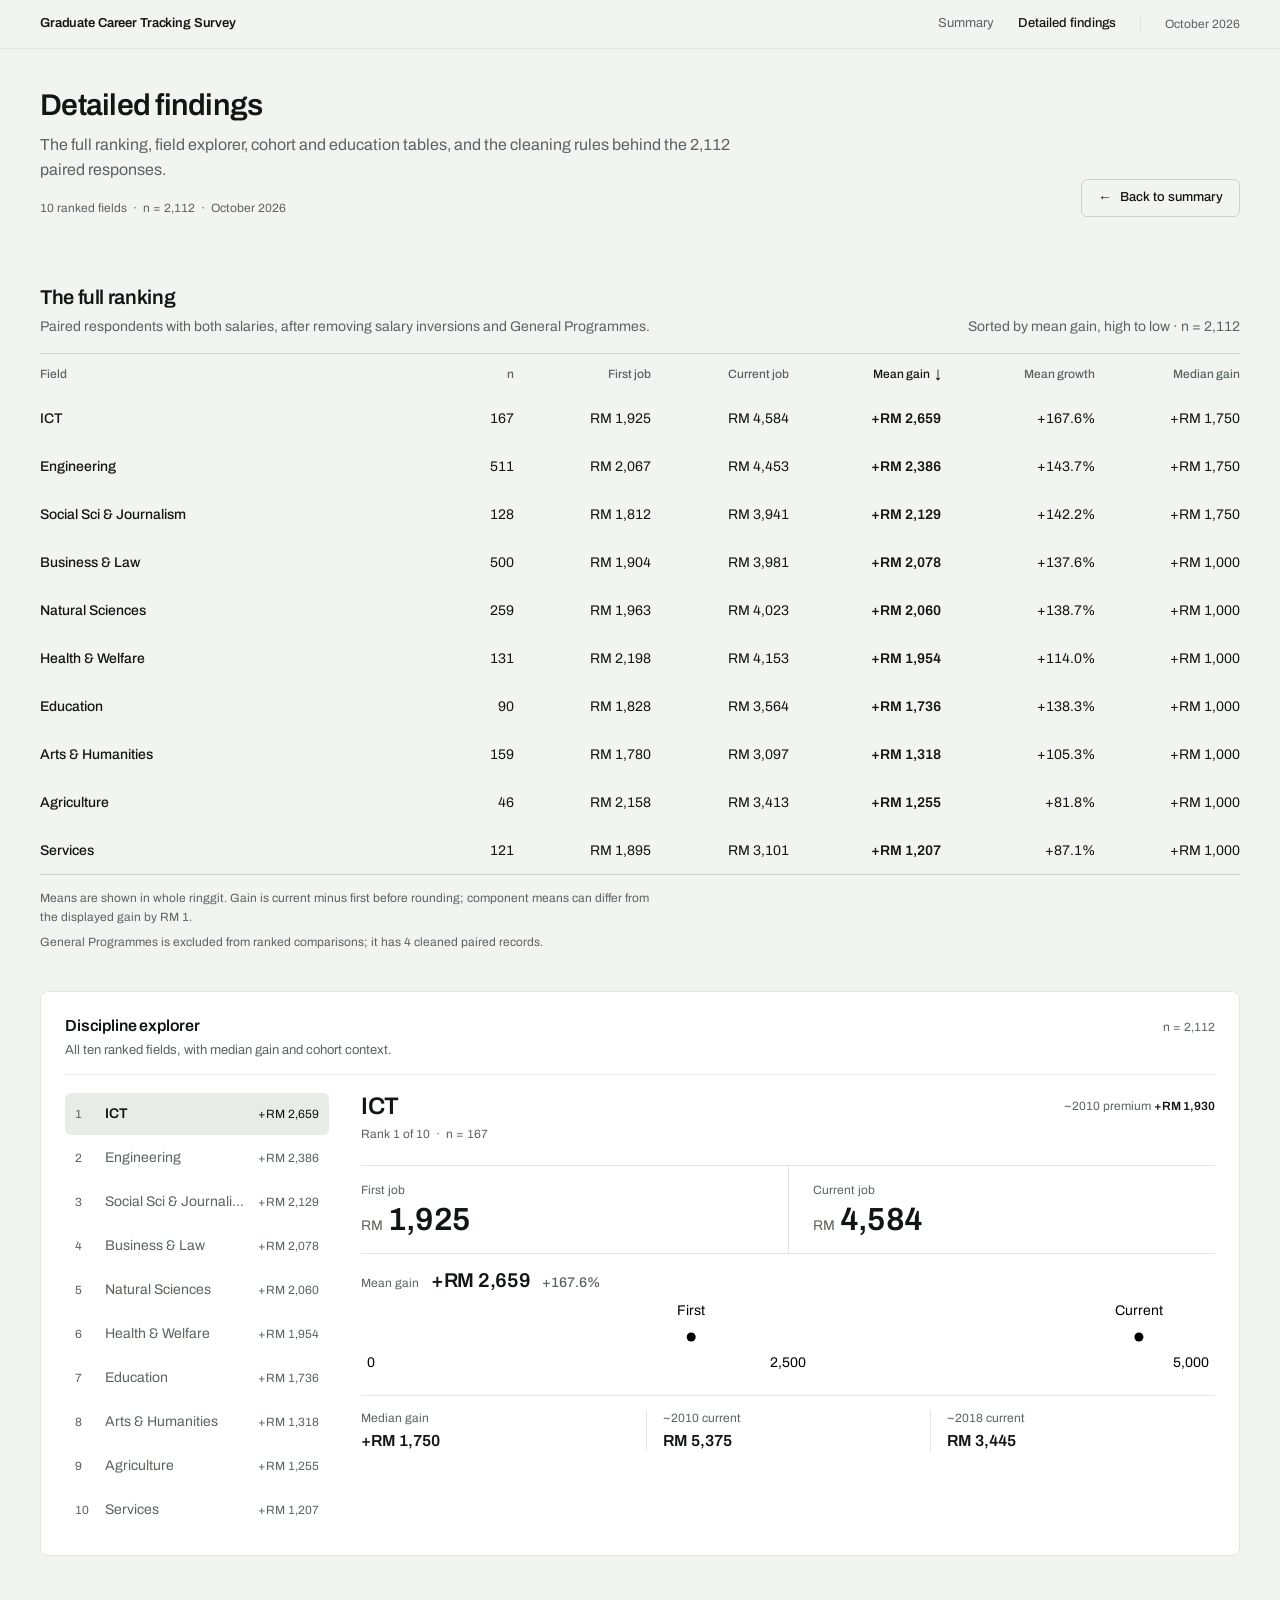
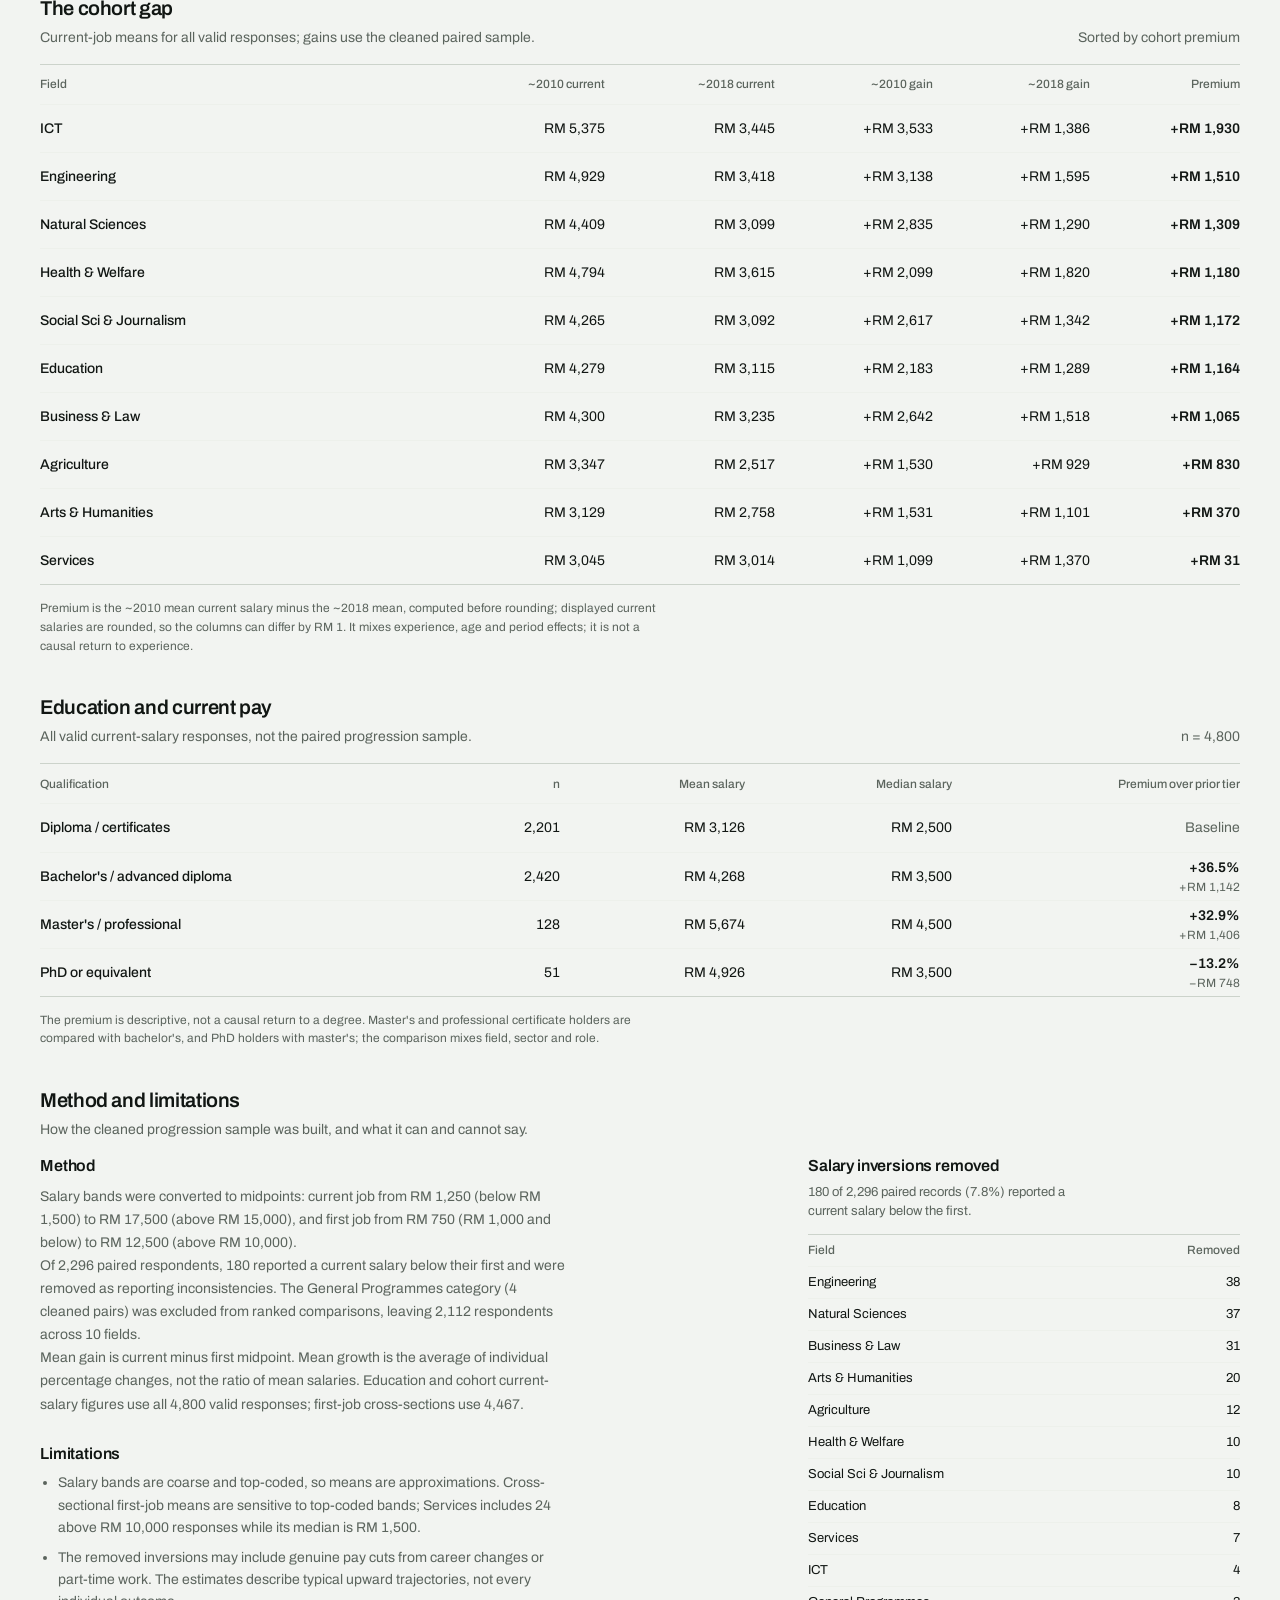
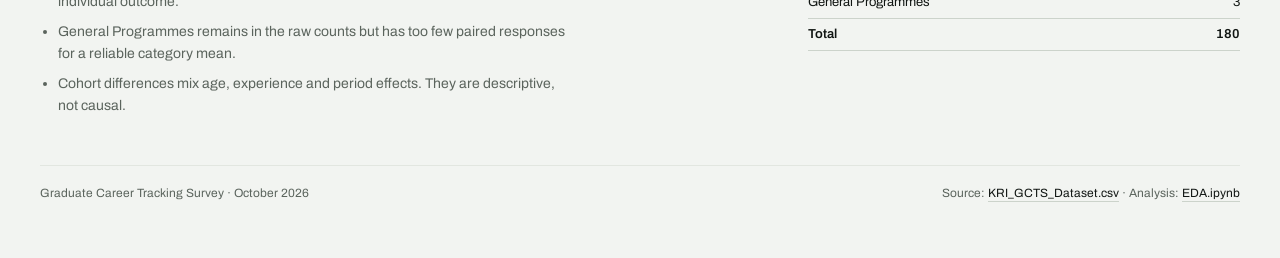
==== findings.html @ f516380f "frontend refactor" ====
<!doctype html>
<html lang="en">
<head>
  <meta charset="utf-8">
  <meta name="viewport" content="width=device-width, initial-scale=1">
  <meta name="theme-color" content="#f2f4f1">
  <title>Detailed findings · Graduate Career Tracking Survey</title>
  <meta name="description" content="The full field ranking, discipline explorer, cohort and education tables, and the cleaning rules behind the 2,112 paired graduate salary responses.">
  <link rel="stylesheet" href="styles.css">
</head>
<body>
  <a class="skip-link" href="#main">Skip to content</a>

  <header class="topbar">
    <div class="topbar-inner">
      <a class="wordmark" href="index.html" aria-label="Graduate Career Tracking Survey — summary">
        <span class="wordmark-full">Graduate Career Tracking Survey</span>
        <span class="wordmark-short">GCTS</span>
      </a>
      <nav class="topnav" aria-label="Report">
        <a href="index.html">Summary</a>
        <a href="findings.html" aria-current="page">
          <span class="nav-long">Detailed findings</span>
          <span class="nav-short">Findings</span>
        </a>
        <span class="topbar-date">October 2026</span>
      </nav>
    </div>
  </header>

  <main class="canvas" id="main" tabindex="-1">
    <div class="page-head">
      <div>
        <h1>Detailed findings</h1>
        <p class="lead">The full ranking, field explorer, cohort and education tables, and the cleaning rules behind the 2,112 paired responses.</p>
        <p class="meta">10 ranked fields <span aria-hidden="true">·</span> n = 2,112 <span aria-hidden="true">·</span> October 2026</p>
      </div>
      <a class="button button-outline" href="index.html"><span aria-hidden="true">←</span> Back to summary</a>
    </div>

    <section class="section" aria-labelledby="ranking-title">
      <div class="section-head">
        <div>
          <h2 id="ranking-title">The full ranking</h2>
          <p>Paired respondents with both salaries, after removing salary inversions and General Programmes.</p>
        </div>
        <p class="section-meta"><span id="sort-status" aria-live="polite">Sorted by mean gain</span> <span aria-hidden="true">·</span> n = 2,112</p>
      </div>

      <p class="table-hint">Scroll sideways to see all columns.</p>
      <div class="table-wrap" role="region" aria-label="Full ranking table, scrolls horizontally" tabindex="0">
        <table class="ledger-table" id="ranking-table">
          <caption class="visually-hidden">Mean first and current salary, mean gain, mean growth and median gain by field of study.</caption>
          <thead>
            <tr>
              <th scope="col" data-key="name"><button class="sort-btn" type="button" data-key="name">Field</button></th>
              <th scope="col" class="num" data-key="n"><button class="sort-btn" type="button" data-key="n">n</button></th>
              <th scope="col" class="num" data-key="first"><button class="sort-btn" type="button" data-key="first">First job</button></th>
              <th scope="col" class="num" data-key="current"><button class="sort-btn" type="button" data-key="current">Current job</button></th>
              <th scope="col" class="num" data-key="gain"><button class="sort-btn" type="button" data-key="gain">Mean gain</button></th>
              <th scope="col" class="num" data-key="growth"><button class="sort-btn" type="button" data-key="growth">Mean growth</button></th>
              <th scope="col" class="num" data-key="median"><button class="sort-btn" type="button" data-key="median">Median gain</button></th>
            </tr>
          </thead>
          <tbody></tbody>
        </table>
      </div>
      <p class="note">Means are shown in whole ringgit. Gain is current minus first before rounding; component means can differ from the displayed gain by RM 1.</p>
      <p class="note">General Programmes is excluded from ranked comparisons; it has 4 cleaned paired records.</p>
    </section>

    <section class="section" aria-labelledby="explorer-title">
      <div class="panel explorer">
        <div class="panel-head">
          <div>
            <h2 id="explorer-title">Discipline explorer</h2>
            <p>All ten ranked fields, with median gain and cohort context.</p>
          </div>
          <span class="unit">n = 2,112</span>
        </div>
        <div class="explorer-body">
          <div class="explorer-list" id="explorer-list" role="group" aria-label="Choose a field"></div>
          <div class="explorer-detail" id="explorer-detail" aria-live="polite">
            <div class="explorer-top">
              <div>
                <h3>ICT</h3>
                <p class="meta">Rank 1 of 10 <span aria-hidden="true">·</span> n = 167</p>
              </div>
              <p class="explorer-premium">~2010 premium <strong>+RM 1,930</strong></p>
            </div>
            <div class="money-pair">
              <div class="money-block">
                <span class="label">First job</span>
                <span class="figure"><span class="currency">RM</span>1,925</span>
              </div>
              <div class="money-block">
                <span class="label">Current job</span>
                <span class="figure"><span class="currency">RM</span>4,584</span>
              </div>
            </div>
            <div class="explorer-gain">
              <span class="label">Mean gain</span>
              <span class="gain-figure">+RM 2,659</span>
              <span class="gain-pct">+167.6%</span>
            </div>
            <div class="mini-track" aria-hidden="true"></div>
            <dl class="explorer-stats">
              <div><dt>Median gain</dt><dd>+RM 1,750</dd></div>
              <div><dt>~2010 current</dt><dd>RM 5,375</dd></div>
              <div><dt>~2018 current</dt><dd>RM 3,445</dd></div>
            </dl>
          </div>
        </div>
      </div>
    </section>

    <section class="section" aria-labelledby="cohort-title">
      <div class="section-head">
        <div>
          <h2 id="cohort-title">The cohort gap</h2>
          <p>Current-job means for all valid responses; gains use the cleaned paired sample.</p>
        </div>
        <p class="section-meta">Sorted by cohort premium</p>
      </div>
      <p class="table-hint">Scroll sideways to see all columns.</p>
      <div class="table-wrap" role="region" aria-label="Cohort table, scrolls horizontally" tabindex="0">
        <table class="ledger-table" id="cohort-table">
          <caption class="visually-hidden">Current salary and wage gain by cohort and field, with the cohort premium.</caption>
          <thead>
            <tr>
              <th scope="col">Field</th>
              <th scope="col" class="num">~2010 current</th>
              <th scope="col" class="num">~2018 current</th>
              <th scope="col" class="num">~2010 gain</th>
              <th scope="col" class="num">~2018 gain</th>
              <th scope="col" class="num">Premium</th>
            </tr>
          </thead>
          <tbody></tbody>
        </table>
      </div>
      <p class="note">Premium is the ~2010 mean current salary minus the ~2018 mean, computed before rounding; displayed current salaries are rounded, so the columns can differ by RM 1. It mixes experience, age and period effects; it is not a causal return to experience.</p>
    </section>

    <section class="section" aria-labelledby="education-title">
      <div class="section-head">
        <div>
          <h2 id="education-title">Education and current pay</h2>
          <p>All valid current-salary responses, not the paired progression sample.</p>
        </div>
        <p class="section-meta">n = 4,800</p>
      </div>
      <p class="table-hint">Scroll sideways to see all columns.</p>
      <div class="table-wrap" role="region" aria-label="Education table, scrolls horizontally" tabindex="0">
        <table class="ledger-table" id="education-table">
          <caption class="visually-hidden">Mean and median current salary by highest qualification, with the premium over the prior tier.</caption>
          <thead>
            <tr>
              <th scope="col">Qualification</th>
              <th scope="col" class="num">n</th>
              <th scope="col" class="num">Mean salary</th>
              <th scope="col" class="num">Median salary</th>
              <th scope="col" class="num">Premium over prior tier</th>
            </tr>
          </thead>
          <tbody></tbody>
        </table>
      </div>
      <p class="note">The premium is descriptive, not a causal return to a degree. Master's and professional certificate holders are compared with bachelor's, and PhD holders with master's; the comparison mixes field, sector and role.</p>
    </section>

    <section class="section" id="method" aria-labelledby="method-title">
      <div class="section-head">
        <div>
          <h2 id="method-title">Method and limitations</h2>
          <p>How the cleaned progression sample was built, and what it can and cannot say.</p>
        </div>
      </div>

      <div class="method-layout">
        <div class="method-copy">
          <h3>Method</h3>
          <p>Salary bands were converted to midpoints: current job from RM 1,250 (below RM 1,500) to RM 17,500 (above RM 15,000), and first job from RM 750 (RM 1,000 and below) to RM 12,500 (above RM 10,000).</p>
          <p>Of 2,296 paired respondents, 180 reported a current salary below their first and were removed as reporting inconsistencies. The General Programmes category (4 cleaned pairs) was excluded from ranked comparisons, leaving 2,112 respondents across 10 fields.</p>
          <p>Mean gain is current minus first midpoint. Mean growth is the average of individual percentage changes, not the ratio of mean salaries. Education and cohort current-salary figures use all 4,800 valid responses; first-job cross-sections use 4,467.</p>

          <h3>Limitations</h3>
          <ul>
            <li>Salary bands are coarse and top-coded, so means are approximations. Cross-sectional first-job means are sensitive to top-coded bands; Services includes 24 above RM 10,000 responses while its median is RM 1,500.</li>
            <li>The removed inversions may include genuine pay cuts from career changes or part-time work. The estimates describe typical upward trajectories, not every individual outcome.</li>
            <li>General Programmes remains in the raw counts but has too few paired responses for a reliable category mean.</li>
            <li>Cohort differences mix age, experience and period effects. They are descriptive, not causal.</li>
          </ul>
        </div>

        <aside class="audit" aria-labelledby="audit-title">
          <h3 id="audit-title">Salary inversions removed</h3>
          <p>180 of 2,296 paired records (7.8%) reported a current salary below the first.</p>
          <table class="audit-table">
            <caption class="visually-hidden">Salary inversion exclusions by field.</caption>
            <thead>
              <tr><th scope="col">Field</th><th scope="col">Removed</th></tr>
            </thead>
            <tbody></tbody>
            <tfoot>
              <tr class="total"><td>Total</td><td>180</td></tr>
            </tfoot>
          </table>
        </aside>
      </div>
    </section>

    <footer class="page-foot">
      <p>Graduate Career Tracking Survey <span aria-hidden="true">·</span> October 2026</p>
      <p>Source: <a href="KRI_GCTS_Dataset.csv">KRI_GCTS_Dataset.csv</a> <span aria-hidden="true">·</span> Analysis: <a href="EDA.ipynb">EDA.ipynb</a></p>
    </footer>
  </main>

  <script src="data.js"></script>
  <script>
  (function () {
    "use strict";

    var G = window.GCTS;
    if (!G) { return; }

    var fmt = G.fmt;
    var SVG_NS = "http://www.w3.org/2000/svg";

    function node(tag, attrs) {
      var el = document.createElementNS(SVG_NS, tag);
      if (attrs) {
        Object.keys(attrs).forEach(function (key) {
          el.setAttribute(key, attrs[key]);
        });
      }
      return el;
    }

    function text(svg, x, y, value, cls, anchor) {
      var el = node("text", { x: x, y: y });
      if (cls) { el.setAttribute("class", cls); }
      if (anchor) { el.setAttribute("text-anchor", anchor); }
      el.textContent = value;
      svg.appendChild(el);
      return el;
    }

    function line(svg, x1, y1, x2, y2, cls) {
      svg.appendChild(node("line", {
        x1: x1, y1: y1, x2: x2, y2: y2, "class": cls
      }));
    }

    function circle(svg, cx, cy, r, cls, title) {
      var el = node("circle", { cx: cx, cy: cy, r: r, "class": cls });
      if (title) {
        var t = node("title");
        t.textContent = title;
        el.appendChild(t);
      }
      svg.appendChild(el);
      return el;
    }

    function makeSvg(host, width, height) {
      host.textContent = "";
      var svg = node("svg", {
        viewBox: "0 0 " + width + " " + height,
        width: width,
        height: height,
        "aria-hidden": "true",
        focusable: "false"
      });
      host.appendChild(svg);
      return svg;
    }

    /* Ranking table */

    var rankingBody = document.querySelector("#ranking-table tbody");
    var sortStatus = document.querySelector("#sort-status");
    var labels = {
      name: "field",
      n: "sample size",
      first: "first job",
      current: "current job",
      gain: "mean gain",
      growth: "mean growth",
      median: "median gain"
    };
    var sortState = { key: "gain", direction: "desc" };

    function renderRanking() {
      if (!rankingBody) { return; }

      var rows = G.fields.slice().sort(function (a, b) {
        var av = a[sortState.key];
        var bv = b[sortState.key];
        var cmp = sortState.key === "name" ? av.localeCompare(bv) : av - bv;
        return sortState.direction === "asc" ? cmp : -cmp;
      });

      rankingBody.innerHTML = rows.map(function (field) {
        return "<tr>" +
          "<td class=\"field-cell\">" + field.name + "</td>" +
          "<td class=\"num\">" + fmt.int(field.n) + "</td>" +
          "<td class=\"num\">" + fmt.money(field.first) + "</td>" +
          "<td class=\"num\">" + fmt.money(field.current) + "</td>" +
          "<td class=\"num strong\">" + fmt.signedMoney(field.gain) + "</td>" +
          "<td class=\"num\">" + fmt.pct(field.growth) + "</td>" +
          "<td class=\"num\">" + fmt.signedMoney(field.median) + "</td>" +
          "</tr>";
      }).join("");

      document.querySelectorAll("#ranking-table th[data-key]").forEach(function (th) {
        th.removeAttribute("aria-sort");
        if (th.getAttribute("data-key") === sortState.key) {
          th.setAttribute("aria-sort", sortState.direction === "asc" ? "ascending" : "descending");
        }
      });

      if (sortStatus) {
        var order = sortState.key === "name"
          ? (sortState.direction === "asc" ? "A to Z" : "Z to A")
          : (sortState.direction === "asc" ? "low to high" : "high to low");
        sortStatus.textContent = "Sorted by " + labels[sortState.key] + ", " + order;
      }
    }

    document.querySelectorAll("#ranking-table .sort-btn").forEach(function (button) {
      button.addEventListener("click", function () {
        var key = button.getAttribute("data-key");
        if (key === sortState.key) {
          sortState.direction = sortState.direction === "asc" ? "desc" : "asc";
        } else {
          sortState.key = key;
          sortState.direction = key === "name" ? "asc" : "desc";
        }
        renderRanking();
      });
    });

    renderRanking();

    /* Explorer */

    var explorerList = document.querySelector("#explorer-list");
    var explorerDetail = document.querySelector("#explorer-detail");
    var selectedIndex = 0;

    function drawMiniTrack(field) {
      if (!explorerDetail) { return; }
      var host = explorerDetail.querySelector(".mini-track");
      if (!host) { return; }

      var W = Math.max(240, Math.floor(host.clientWidth || 0) || 520);
      var H = 76;
      var pad = 6;
      var plotW = W - pad * 2;
      var max = 5000;
      var baseline = 36;
      var svg = makeSvg(host, W, H);

      line(svg, pad, baseline, W - pad, baseline, "axis-line");

      [0, 2500, 5000].forEach(function (tick, index) {
        var x = pad + (tick / max) * plotW;
        line(svg, x, baseline - 4, x, baseline + 4, index === 0 ? "axis-line" : "grid-line");
        text(svg, x, 66, fmt.int(tick), "axis-label",
          index === 0 ? "start" : index === 2 ? "end" : "middle");
      });

      var xFirst = pad + (field.first / max) * plotW;
      var xCurrent = pad + (field.current / max) * plotW;

      circle(svg, xFirst, baseline, 4.5, "dot--neutral",
        field.name + " first job: " + fmt.money(field.first));
      circle(svg, xCurrent, baseline, 4.5, "dot--accent",
        field.name + " current job: " + fmt.money(field.current));

      text(svg, xFirst, 14, "First", "chart-subvalue", "middle");
      text(svg, xCurrent, 14, "Current", "chart-subvalue", "middle");
    }

    function explorerMarkup(field) {
      return "<div class=\"explorer-top\">" +
        "<div><h3>" + field.name + "</h3>" +
        "<p class=\"meta\">Rank " + field.rank + " of 10 <span aria-hidden=\"true\">·</span> n = " + fmt.int(field.n) + "</p></div>" +
        "<p class=\"explorer-premium\">~2010 premium <strong>" + fmt.signedMoney(field.premium) + "</strong></p>" +
        "</div>" +
        "<div class=\"money-pair\">" +
        "<div class=\"money-block\"><span class=\"label\">First job</span><span class=\"figure\"><span class=\"currency\">RM</span>" + fmt.int(field.first) + "</span></div>" +
        "<div class=\"money-block\"><span class=\"label\">Current job</span><span class=\"figure\"><span class=\"currency\">RM</span>" + fmt.int(field.current) + "</span></div>" +
        "</div>" +
        "<div class=\"explorer-gain\"><span class=\"label\">Mean gain</span>" +
        "<span class=\"gain-figure\">" + fmt.signedMoney(field.gain) + "</span>" +
        "<span class=\"gain-pct\">" + fmt.pct(field.growth) + "</span></div>" +
        "<div class=\"mini-track\" aria-hidden=\"true\"></div>" +
        "<dl class=\"explorer-stats\">" +
        "<div><dt>Median gain</dt><dd>" + fmt.signedMoney(field.median) + "</dd></div>" +
        "<div><dt>~2010 current</dt><dd>" + fmt.money(field.cohort2010) + "</dd></div>" +
        "<div><dt>~2018 current</dt><dd>" + fmt.money(field.cohort2018) + "</dd></div>" +
        "</dl>";
    }

    function selectField(index) {
      selectedIndex = index;
      if (explorerDetail) {
        explorerDetail.innerHTML = explorerMarkup(G.fields[index]);
        drawMiniTrack(G.fields[index]);
      }
      if (explorerList) {
        explorerList.querySelectorAll(".explorer-btn").forEach(function (button) {
          button.setAttribute("aria-pressed", String(Number(button.getAttribute("data-index")) === index));
        });
      }
    }

    if (explorerList) {
      explorerList.innerHTML = G.fields.map(function (field, index) {
        return "<button class=\"explorer-btn\" type=\"button\" data-index=\"" + index + "\" aria-controls=\"explorer-detail\" aria-pressed=\"" + (index === 0) + "\">" +
          "<span class=\"ex-rank\">" + field.rank + "</span>" +
          "<span class=\"ex-name\">" + field.name + "</span>" +
          "<span class=\"ex-gain\">" + fmt.signedMoney(field.gain) + "</span>" +
          "</button>";
      }).join("");

      explorerList.addEventListener("click", function (event) {
        var button = event.target.closest(".explorer-btn");
        if (!button) { return; }
        selectField(Number(button.getAttribute("data-index")));
      });
    }

    selectField(0);

    /* Cohort table */

    var cohortBody = document.querySelector("#cohort-table tbody");
    if (cohortBody) {
      var cohortRows = G.fields.slice().sort(function (a, b) { return b.premium - a.premium; });
      cohortBody.innerHTML = cohortRows.map(function (field) {
        return "<tr>" +
          "<td class=\"field-cell\">" + field.name + "</td>" +
          "<td class=\"num\">" + fmt.money(field.cohort2010) + "</td>" +
          "<td class=\"num\">" + fmt.money(field.cohort2018) + "</td>" +
          "<td class=\"num\">" + fmt.signedMoney(field.cohortGain2010) + "</td>" +
          "<td class=\"num\">" + fmt.signedMoney(field.cohortGain2018) + "</td>" +
          "<td class=\"num strong\">" + fmt.signedMoney(field.premium) + "</td>" +
          "</tr>";
      }).join("");
    }

    /* Education table */

    var educationBody = document.querySelector("#education-table tbody");
    if (educationBody) {
      educationBody.innerHTML = G.education.map(function (row) {
        var premium = row.premiumPct == null
          ? "<span class=\"muted\">Baseline</span>"
          : "<span class=\"strong\">" + fmt.pct(row.premiumPct) + "</span>" +
            "<span class=\"cell-sub\">" + fmt.signedMoney(row.premiumRm) + "</span>";
        return "<tr>" +
          "<td class=\"field-cell\">" + row.name + "</td>" +
          "<td class=\"num\">" + fmt.int(row.n) + "</td>" +
          "<td class=\"num\">" + fmt.money(row.mean) + "</td>" +
          "<td class=\"num\">" + fmt.money(row.median) + "</td>" +
          "<td class=\"num\">" + premium + "</td>" +
          "</tr>";
      }).join("");
    }

    /* Outlier audit */

    var auditBody = document.querySelector(".audit-table tbody");
    if (auditBody) {
      auditBody.innerHTML = G.exclusions.map(function (row) {
        var name = row.field === "General" ? "General Programmes" : row.field;
        return "<tr><td>" + name + "</td><td>" + fmt.int(row.n) + "</td></tr>";
      }).join("");
    }

    /* Resize and font load */

    var resizeTimer;
    window.addEventListener("resize", function () {
      window.clearTimeout(resizeTimer);
      resizeTimer = window.setTimeout(function () {
        drawMiniTrack(G.fields[selectedIndex]);
      }, 120);
    });

    if (document.fonts && document.fonts.ready) {
      document.fonts.ready.then(function () {
        drawMiniTrack(G.fields[selectedIndex]);
      });
    }
  })();
  </script>
</body>
</html>
---- styles.css ----
@font-face {
  font-family: "Archivo";
  src: url("assets/fonts/archivo-latin-var.woff2") format("woff2");
  font-weight: 100 900;
  font-stretch: 100%;
  font-style: normal;
  font-display: swap;
}

:root {
  color-scheme: light;

  --ground: #f2f4f1;
  --surface: #ffffff;
  --raised: #f7f8f6;
  --active: #e8ece7;
  --border: #e2e6e0;
  --rule: #edf0eb;
  --control: #ccd3cb;
  --text: #111613;
  --muted: #5b645d;
  --faint: #626a63;
  --accent: #1f5b43;
  --accent-deep: #143d2d;
  --grid: #e6e9e4;
  --chart-neutral: #7c877e;

  --radius-card: 8px;
  --radius-control: 6px;
  --gap: 16px;
  --pad: 24px;
  --font: "Archivo", "Helvetica Neue", Arial, sans-serif;

  --fs-title: 30px;
  --fs-statement: 22px;
  --fs-section: 20px;
  --fs-card: 16px;
  --fs-lead: 16px;
  --fs-body: 14px;
  --fs-small: 13px;
  --fs-meta: 12px;
}

*,
*::before,
*::after {
  box-sizing: border-box;
}

html {
  scroll-behavior: smooth;
}

body {
  margin: 0;
  min-height: 100vh;
  background: var(--ground);
  color: var(--text);
  font-family: var(--font);
  font-size: var(--fs-body);
  line-height: 1.5;
  font-variant-numeric: tabular-nums;
  font-feature-settings: "tnum" 1;
  -webkit-font-smoothing: antialiased;
  text-rendering: optimizeLegibility;
}

button,
input,
select,
textarea {
  font: inherit;
  color: inherit;
}

button {
  cursor: pointer;
}

a {
  color: inherit;
  text-decoration: none;
}

svg {
  display: block;
  max-width: 100%;
}

::selection {
  background: var(--accent);
  color: #ffffff;
}

:focus-visible {
  outline: 2px solid var(--accent);
  outline-offset: 3px;
}

#main:focus {
  outline: none;
}

#method {
  scroll-margin-top: 64px;
}

.visually-hidden {
  position: absolute !important;
  width: 1px;
  height: 1px;
  margin: -1px;
  padding: 0;
  overflow: hidden;
  clip: rect(0 0 0 0);
  clip-path: inset(50%);
  white-space: nowrap;
  border: 0;
}

.skip-link {
  position: fixed;
  top: 8px;
  left: 16px;
  z-index: 100;
  padding: 8px 12px;
  background: var(--surface);
  border: 1px solid var(--control);
  border-radius: var(--radius-control);
  color: var(--text);
  font-size: var(--fs-small);
  transform: translateY(-160%);
}

.skip-link:focus {
  transform: none;
}

/* Shell */

.topbar {
  position: sticky;
  top: 0;
  z-index: 20;
  background: var(--ground);
  border-bottom: 1px solid var(--border);
}

/* Canvas: capped at 1200px (120px gutters at 1440).
   Two-up chart rows: (1200 - 16px gutter) / 2 = 592px panels. */

.topbar-inner,
.canvas {
  width: min(1200px, calc(100% - 64px));
  margin-inline: auto;
}

.topbar-inner {
  height: 48px;
  display: flex;
  align-items: center;
  justify-content: space-between;
  gap: 16px;
}

.wordmark {
  min-width: 0;
  color: var(--text);
  font-size: var(--fs-small);
  font-weight: 600;
  letter-spacing: -0.01em;
  white-space: nowrap;
}

.wordmark-short {
  display: none;
}

.topnav {
  display: flex;
  align-items: center;
  gap: 24px;
  min-width: 0;
  color: var(--muted);
  font-size: var(--fs-small);
}

.topnav a {
  color: var(--muted);
  transition: color 140ms ease;
}

.topnav a:hover {
  color: var(--text);
}

.topnav a[aria-current="page"] {
  color: var(--text);
  font-weight: 500;
}

.nav-short {
  display: none;
}

.topbar-date {
  padding-left: 24px;
  border-left: 1px solid var(--border);
  color: var(--muted);
  font-size: var(--fs-meta);
  white-space: nowrap;
}

.canvas {
  padding: 40px 0 56px;
}

/* Page header */

.page-head {
  display: grid;
  grid-template-columns: minmax(0, 1fr) auto;
  align-items: end;
  gap: 32px;
  padding-bottom: 28px;
}

.page-head h1 {
  max-width: 780px;
  margin: 0 0 12px;
  font-size: var(--fs-title);
  font-weight: 600;
  line-height: 1.08;
  letter-spacing: -0.025em;
}

.lead {
  max-width: 690px;
  margin: 0;
  color: var(--muted);
  font-size: var(--fs-lead);
  line-height: 1.55;
}

.meta {
  margin: 16px 0 0;
  color: var(--muted);
  font-size: var(--fs-meta);
  line-height: 1.5;
}

.meta > span {
  padding: 0 3px;
}

.button {
  display: inline-flex;
  align-items: center;
  justify-content: center;
  gap: 8px;
  height: 38px;
  padding: 0 16px;
  border: 1px solid transparent;
  border-radius: var(--radius-control);
  font-size: var(--fs-small);
  font-weight: 500;
  line-height: 1;
  white-space: nowrap;
  transition: background-color 140ms ease, border-color 140ms ease, color 140ms ease;
}

.button span {
  font-size: 14px;
  line-height: 1;
}

.button-primary {
  background: var(--text);
  color: var(--surface);
}

.button-primary:hover {
  background: #000000;
}

.button-outline {
  background: transparent;
  border-color: var(--control);
  color: var(--text);
}

.button-outline:hover {
  background: var(--active);
}

/* Panels and section headings */

.panel {
  min-width: 0;
  padding: var(--pad);
  background: var(--surface);
  border: 1px solid var(--border);
  border-radius: var(--radius-card);
}

.panel-head {
  display: flex;
  align-items: flex-start;
  justify-content: space-between;
  gap: 24px;
  margin-bottom: 20px;
}

.panel-head > div {
  min-width: 0;
}

.panel-head h2 {
  margin: 0;
  font-size: var(--fs-card);
  font-weight: 600;
  line-height: 1.3;
  letter-spacing: -0.01em;
}

.panel-head p {
  max-width: 62ch;
  margin: 4px 0 0;
  color: var(--muted);
  font-size: var(--fs-small);
  line-height: 1.45;
}

.unit {
  flex: none;
  padding-top: 2px;
  color: var(--muted);
  font-size: var(--fs-meta);
  white-space: nowrap;
}

.section {
  margin-top: 40px;
}

.section-head {
  display: flex;
  align-items: flex-end;
  justify-content: space-between;
  gap: 24px;
  margin-bottom: 16px;
}

.section-head > div {
  min-width: 0;
}

.section-head h2 {
  margin: 0;
  font-size: var(--fs-section);
  font-weight: 600;
  line-height: 1.25;
  letter-spacing: -0.018em;
}

.section-head p {
  max-width: 660px;
  margin: 6px 0 0;
  color: var(--muted);
  font-size: var(--fs-body);
  line-height: 1.5;
}

.section-meta {
  flex: none;
  margin: 0 0 2px;
  color: var(--muted);
  font-size: var(--fs-meta);
  white-space: nowrap;
}

.note {
  max-width: 88ch;
  margin: 14px 0 0;
  color: var(--muted);
  font-size: var(--fs-meta);
  line-height: 1.55;
}

.note + .note {
  margin-top: 6px;
}

/* Charts */

.chart {
  position: relative;
  width: 100%;
  min-width: 0;
}

.chart svg {
  width: 100%;
  height: auto;
  overflow: visible;
}

.chart text {
  font-family: var(--font);
  font-variant-numeric: tabular-nums;
  font-feature-settings: "tnum" 1;
}

.chart .grid-line {
  stroke: var(--grid);
  stroke-width: 1;
  shape-rendering: crispEdges;
}

.chart .axis-line {
  stroke: var(--control);
  stroke-width: 1;
  shape-rendering: crispEdges;
}

.chart .row-rule {
  stroke: var(--rule);
  stroke-width: 1;
  shape-rendering: crispEdges;
}

.chart .bar {
  fill: var(--text);
  shape-rendering: crispEdges;
}

.chart .bar--accent {
  fill: var(--accent);
}

.chart .bar--neutral {
  fill: var(--chart-neutral);
}

.chart .dot--accent {
  fill: var(--accent);
}

.chart .dot--neutral {
  fill: var(--surface);
  stroke: var(--chart-neutral);
  stroke-width: 1.5;
}

.chart .range-line {
  stroke: var(--chart-neutral);
  stroke-width: 2;
}

.chart .axis-label {
  fill: var(--muted);
  font-size: 12px;
}

.chart .chart-label {
  fill: var(--text);
  font-size: 14px;
  font-weight: 400;
}

.chart .chart-label--compact {
  font-size: 13px;
}

.chart .chart-value {
  fill: var(--text);
  font-size: 13px;
  font-weight: 500;
}

.chart .chart-value--muted {
  fill: var(--muted);
  font-size: 12px;
  font-weight: 400;
}

.chart .chart-subvalue {
  fill: var(--muted);
  font-size: 12px;
  font-weight: 400;
}

.chart .chart-group {
  fill: var(--text);
  font-size: 13px;
  font-weight: 500;
}

.chart .chart-group-sub {
  fill: var(--muted);
  font-size: 12px;
  font-weight: 400;
}

.chart .chart-unit {
  fill: var(--muted);
  font-size: 12px;
  font-weight: 400;
}

.chart-panel {
  padding-bottom: 20px;
}

.chart-row {
  display: grid;
  grid-template-columns: repeat(2, minmax(0, 1fr));
  align-items: stretch;
  gap: var(--gap);
  margin-top: var(--gap);
}

.mini-panel {
  display: flex;
  flex-direction: column;
}

.mini-panel .chart {
  height: 224px;
}

.mini-panel .chart svg {
  height: 224px;
}

.mini-note {
  min-height: 40px;
  max-width: 54ch;
  margin: 12px 0 0;
  color: var(--text);
  font-size: var(--fs-small);
  line-height: 1.5;
}

.legend {
  display: flex;
  flex: none;
  flex-wrap: wrap;
  align-items: center;
  gap: 6px 14px;
  padding-top: 2px;
  color: var(--muted);
  font-size: var(--fs-meta);
  white-space: nowrap;
}

.legend-item {
  display: inline-flex;
  align-items: center;
  gap: 6px;
}

.swatch {
  display: inline-block;
  flex: none;
  width: 9px;
  height: 9px;
  border-radius: 1px;
  background: var(--text);
}

.swatch--accent {
  background: var(--accent);
}

.swatch--neutral {
  background: var(--chart-neutral);
}

.swatch--dot {
  width: 8px;
  height: 8px;
  border-radius: 50%;
}

.swatch--hollow {
  width: 8px;
  height: 8px;
  border: 1.5px solid var(--chart-neutral);
  border-radius: 50%;
  background: var(--surface);
}

/* Cohort and closing */

.cohort {
  border-top: 1px solid var(--border);
  padding-top: 28px;
}

.cohort .chart {
  margin-top: 8px;
}

.cohort .note {
  margin-top: 12px;
}

.closing {
  display: grid;
  grid-template-columns: 220px minmax(0, 1fr);
  gap: 32px;
  margin-top: 48px;
  padding-top: 28px;
  border-top: 1px solid var(--border);
}

.closing h2 {
  margin: 0;
  font-size: var(--fs-section);
  font-weight: 600;
  line-height: 1.25;
  letter-spacing: -0.018em;
}

.closing-body {
  max-width: 760px;
}

.statement {
  margin: 0;
  font-size: var(--fs-statement);
  font-weight: 500;
  line-height: 1.42;
  letter-spacing: -0.015em;
}

.closing-note {
  max-width: 60ch;
  margin: 18px 0 0;
  color: var(--muted);
  font-size: var(--fs-body);
  line-height: 1.6;
}

.text-link {
  display: inline-flex;
  align-items: center;
  gap: 6px;
  margin-top: 22px;
  padding-bottom: 2px;
  border-bottom: 1px solid var(--control);
  color: var(--text);
  font-size: var(--fs-small);
  font-weight: 500;
}

.text-link:hover {
  border-color: var(--text);
}

/* Method note */

.method {
  display: grid;
  grid-template-columns: 200px minmax(0, 1fr);
  gap: 32px;
  margin-top: 40px;
  padding: 20px 0 0;
  border-top: 1px solid var(--border);
}

.method h2 {
  margin: 0;
  font-size: var(--fs-card);
  font-weight: 600;
  line-height: 1.3;
  letter-spacing: -0.01em;
}

.method p {
  max-width: 84ch;
  margin: 0;
  color: var(--muted);
  font-size: var(--fs-small);
  line-height: 1.6;
}

.method p + p {
  margin-top: 8px;
}

.method a,
.page-foot a {
  color: var(--text);
  border-bottom: 1px solid var(--control);
  padding-bottom: 1px;
}

.method a:hover,
.page-foot a:hover {
  border-color: var(--text);
}

.method .source {
  font-size: var(--fs-meta);
}

/* Detail page tables */

.table-wrap {
  width: 100%;
  overflow-x: auto;
  overscroll-behavior-x: contain;
  scrollbar-width: thin;
  scrollbar-color: var(--control) transparent;
}

.ledger-table {
  width: 100%;
  min-width: 880px;
  border-collapse: collapse;
  border-top: 1px solid var(--control);
  border-bottom: 1px solid var(--control);
  font-size: var(--fs-body);
}

.ledger-table th,
.ledger-table td {
  height: 48px;
  padding: 0 12px;
  border-bottom: 1px solid var(--rule);
  text-align: left;
  vertical-align: middle;
}

.ledger-table th {
  height: 40px;
  color: var(--muted);
  font-size: var(--fs-meta);
  font-weight: 500;
  white-space: nowrap;
}

.ledger-table th:first-child,
.ledger-table td:first-child {
  padding-left: 0;
}

.ledger-table th:last-child,
.ledger-table td:last-child {
  padding-right: 0;
}

.ledger-table tbody tr:last-child td {
  border-bottom: 0;
}

.ledger-table .num {
  text-align: right;
  font-variant-numeric: tabular-nums;
}

.ledger-table td.num {
  white-space: nowrap;
}

.ledger-table .field-cell {
  width: 34%;
  color: var(--text);
  font-weight: 500;
}

.ledger-table .strong {
  color: var(--text);
  font-weight: 600;
}

.ledger-table .muted {
  color: var(--muted);
}

.cell-sub {
  display: block;
  margin-top: 2px;
  color: var(--muted);
  font-size: var(--fs-meta);
  font-weight: 400;
  line-height: 1.3;
}

.sort-btn {
  display: flex;
  align-items: center;
  justify-content: flex-start;
  gap: 5px;
  width: 100%;
  height: 40px;
  padding: 0;
  border: 0;
  background: none;
  color: var(--muted);
  font: inherit;
  font-weight: 500;
  white-space: nowrap;
  text-align: left;
}

th.num .sort-btn {
  justify-content: flex-end;
}

.sort-btn:hover {
  color: var(--text);
}

th[aria-sort] .sort-btn {
  color: var(--text);
}

th[aria-sort="ascending"] .sort-btn::after {
  content: "\2191";
  font-size: 12px;
  font-weight: 400;
}

th[aria-sort="descending"] .sort-btn::after {
  content: "\2193";
  font-size: 12px;
  font-weight: 400;
}

.table-hint {
  display: none;
  margin: 0 0 8px;
  color: var(--muted);
  font-size: var(--fs-meta);
}

/* Explorer */

.explorer {
  padding: var(--pad);
}

.explorer .panel-head {
  margin-bottom: 18px;
  padding-bottom: 14px;
  border-bottom: 1px solid var(--rule);
}

.explorer-body {
  display: grid;
  grid-template-columns: 264px minmax(0, 1fr);
  gap: 32px;
  align-items: start;
}

.explorer-list {
  display: flex;
  flex-direction: column;
  gap: 2px;
  min-width: 0;
}

.explorer-btn {
  display: grid;
  grid-template-columns: 22px minmax(0, 1fr) auto;
  align-items: center;
  gap: 8px;
  width: 100%;
  min-height: 42px;
  padding: 0 10px;
  border: 0;
  border-radius: var(--radius-control);
  background: transparent;
  color: var(--muted);
  text-align: left;
  transition: background-color 120ms ease, color 120ms ease;
}

.explorer-btn:hover {
  background: var(--raised);
}

.explorer-btn[aria-pressed="true"] {
  background: var(--active);
  color: var(--text);
}

.ex-rank {
  color: var(--muted);
  font-size: var(--fs-meta);
}

.ex-name {
  overflow: hidden;
  font-size: var(--fs-body);
  font-weight: 400;
  text-overflow: ellipsis;
  white-space: nowrap;
}

.explorer-btn[aria-pressed="true"] .ex-name {
  font-weight: 600;
}

.ex-gain {
  color: var(--muted);
  font-size: var(--fs-meta);
  white-space: nowrap;
}

.explorer-btn[aria-pressed="true"] .ex-gain {
  color: var(--text);
}

.explorer-detail {
  min-width: 0;
}

.explorer-top {
  display: flex;
  align-items: flex-start;
  justify-content: space-between;
  gap: 24px;
}

.explorer-top h3 {
  margin: 0;
  font-size: 24px;
  font-weight: 600;
  line-height: 1.15;
  letter-spacing: -0.02em;
}

.explorer-top .meta {
  margin-top: 4px;
}

.explorer-premium {
  flex: none;
  margin: 4px 0 0;
  color: var(--muted);
  font-size: var(--fs-meta);
  text-align: right;
  white-space: nowrap;
}

.explorer-premium strong {
  color: var(--text);
  font-weight: 600;
}

.money-pair {
  display: grid;
  grid-template-columns: 1fr 1fr;
  margin-top: 22px;
  border-top: 1px solid var(--border);
  border-bottom: 1px solid var(--border);
}

.money-block {
  min-width: 0;
  padding: 16px 0;
}

.money-block + .money-block {
  padding-left: 24px;
  border-left: 1px solid var(--border);
}

.label {
  display: block;
  color: var(--muted);
  font-size: var(--fs-meta);
  line-height: 1.4;
}

.figure {
  display: block;
  margin-top: 4px;
  color: var(--text);
  font-size: 32px;
  font-weight: 600;
  line-height: 1.1;
  letter-spacing: -0.025em;
  white-space: nowrap;
}

.currency {
  margin-right: 5px;
  color: var(--muted);
  font-size: 14px;
  font-weight: 400;
  letter-spacing: 0;
}

.explorer-gain {
  display: flex;
  flex-wrap: wrap;
  align-items: baseline;
  gap: 6px 12px;
  padding-top: 14px;
}

.explorer-gain .label {
  flex: none;
}

.gain-figure {
  color: var(--text);
  font-size: 20px;
  font-weight: 600;
  line-height: 1.2;
  letter-spacing: -0.015em;
}

.gain-pct {
  color: var(--muted);
  font-size: var(--fs-body);
  font-weight: 500;
}

.mini-track {
  height: 76px;
  margin-top: 8px;
}

.mini-track svg {
  width: 100%;
  height: 76px;
}

.explorer-stats {
  display: grid;
  grid-template-columns: repeat(3, minmax(0, 1fr));
  margin: 18px 0 0;
  padding: 14px 0 0;
  border-top: 1px solid var(--border);
}

.explorer-stats > div {
  min-width: 0;
  padding-left: 16px;
  border-left: 1px solid var(--border);
}

.explorer-stats > div:first-child {
  padding-left: 0;
  border-left: 0;
}

.explorer-stats dt {
  color: var(--muted);
  font-size: var(--fs-meta);
  line-height: 1.4;
}

.explorer-stats dd {
  margin: 4px 0 0;
  color: var(--text);
  font-size: var(--fs-card);
  font-weight: 600;
  line-height: 1.25;
  white-space: nowrap;
}

/* Method and audit */

.method-layout {
  display: grid;
  grid-template-columns: minmax(0, 1.25fr) minmax(320px, 0.75fr);
  gap: 48px;
  align-items: start;
}

.method-copy h3,
.audit h3 {
  margin: 0;
  font-size: var(--fs-card);
  font-weight: 600;
  line-height: 1.3;
  letter-spacing: -0.01em;
}

.method-copy h3 + p {
  margin-top: 8px;
}

.method-copy p {
  max-width: 66ch;
  margin: 0;
  color: var(--muted);
  font-size: var(--fs-body);
  line-height: 1.65;
}

.method-copy h3:not(:first-child) {
  margin-top: 28px;
}

.method-copy ul {
  max-width: 66ch;
  margin: 8px 0 0;
  padding-left: 18px;
  color: var(--muted);
  font-size: var(--fs-body);
  line-height: 1.6;
}

.method-copy li + li {
  margin-top: 7px;
}

.audit p {
  max-width: 42ch;
  margin: 6px 0 12px;
  color: var(--muted);
  font-size: var(--fs-small);
  line-height: 1.5;
}

.audit-table {
  width: 100%;
  border-collapse: collapse;
  border-top: 1px solid var(--control);
  border-bottom: 1px solid var(--control);
  font-size: var(--fs-small);
}

.audit-table th,
.audit-table td {
  height: 32px;
  padding: 0;
  border-bottom: 1px solid var(--rule);
  text-align: left;
  vertical-align: middle;
}

.audit-table th {
  color: var(--muted);
  font-size: var(--fs-meta);
  font-weight: 500;
}

.audit-table th:last-child,
.audit-table td:last-child {
  text-align: right;
}

.audit-table tbody tr:last-child td {
  border-bottom: 0;
}

.audit-table .total td {
  border-top: 1px solid var(--control);
  border-bottom: 0;
  color: var(--text);
  font-weight: 600;
}

.audit-table td:first-child {
  color: var(--text);
}

/* Footer */

.page-foot {
  display: flex;
  flex-wrap: wrap;
  justify-content: space-between;
  gap: 10px 24px;
  margin-top: 48px;
  padding: 18px 0 0;
  border-top: 1px solid var(--border);
  color: var(--muted);
  font-size: var(--fs-meta);
}

.page-foot p {
  margin: 0;
}

.page-foot > p:last-child {
  text-align: right;
}

/* Responsive */

@media (max-width: 900px) {
  .page-head {
    grid-template-columns: 1fr;
    align-items: start;
    gap: 20px;
  }

  .page-head .button {
    justify-self: start;
  }

  .chart-row {
    grid-template-columns: 1fr;
  }

  .closing,
  .method {
    grid-template-columns: 1fr;
    gap: 12px;
  }

  .explorer-body {
    grid-template-columns: 1fr;
    gap: 24px;
  }

  .explorer-list {
    display: grid;
    grid-template-columns: repeat(2, minmax(0, 1fr));
    gap: 4px;
  }

  .explorer-btn {
    grid-template-columns: 20px minmax(0, 1fr);
    grid-template-rows: auto auto;
    row-gap: 1px;
    min-height: 50px;
    padding: 6px 10px;
  }

  .ex-rank {
    grid-row: 1 / span 2;
    align-self: center;
  }

  .ex-name {
    grid-column: 2;
    grid-row: 1;
  }

  .ex-gain {
    grid-column: 2;
    grid-row: 2;
  }

  .method-layout {
    grid-template-columns: 1fr;
    gap: 32px;
  }

  .section-head {
    align-items: flex-start;
  }
}

@media (max-width: 943px) {
  .table-hint {
    display: block;
  }

  .ledger-table th:first-child,
  .ledger-table td:first-child {
    position: sticky;
    left: 0;
    z-index: 1;
    width: 140px;
    min-width: 140px;
    max-width: 140px;
    background: var(--ground);
    border-right: 1px solid var(--border);
  }

  .ledger-table th:first-child {
    z-index: 2;
  }

  .ledger-table .field-cell {
    width: 140px;
    padding-block: 8px;
    line-height: 1.3;
    white-space: normal;
  }
}

@media (max-width: 640px) {
  .topbar-inner,
  .canvas {
    width: calc(100% - 32px);
  }

  .canvas {
    padding: 24px 0 40px;
  }

  .wordmark-full {
    display: none;
  }

  .wordmark-short {
    display: inline;
  }

  .topnav {
    gap: 18px;
  }

  .nav-long {
    display: none;
  }

  .nav-short {
    display: inline;
  }

  .topbar-date {
    display: none;
  }

  .page-head {
    padding-bottom: 24px;
  }

  .page-head h1 {
    font-size: 24px;
    line-height: 1.15;
  }

  .button {
    width: 100%;
  }

  .panel {
    padding: 18px;
  }

  .panel-head {
    flex-direction: column;
    gap: 10px;
    margin-bottom: 16px;
  }

  .panel-head .unit,
  .panel-head .legend {
    align-self: flex-start;
    padding-top: 0;
  }

  .section {
    margin-top: 32px;
  }

  .section-head {
    flex-direction: column;
    gap: 8px;
  }

  .section-meta {
    margin-top: 0;
    white-space: normal;
  }

  .section-head h2,
  .closing h2 {
    font-size: var(--fs-section);
  }

  .statement {
    font-size: var(--fs-statement);
  }

  .cohort {
    padding-top: 22px;
  }

  .closing,
  .method {
    margin-top: 32px;
    padding-top: 22px;
  }

  .explorer {
    padding: 18px;
  }

  .explorer-list {
    grid-template-columns: 1fr;
  }

  .explorer-btn {
    grid-template-columns: 22px minmax(0, 1fr) auto;
    grid-template-rows: auto;
    min-height: 44px;
    padding: 0 10px;
  }

  .ex-rank,
  .ex-name,
  .ex-gain {
    grid-row: 1;
  }

  .ex-name {
    grid-column: 2;
  }

  .ex-gain {
    grid-column: 3;
  }

  .explorer-top {
    flex-direction: column;
    gap: 8px;
  }

  .explorer-premium {
    text-align: left;
  }

  .money-block + .money-block {
    padding-left: 16px;
  }

  .explorer-stats > div {
    padding-left: 10px;
  }

  .page-foot {
    margin-top: 32px;
  }

  .page-foot > p:last-child {
    text-align: left;
  }
}

@media (max-width: 400px) {
  .explorer-stats {
    grid-template-columns: 1fr;
    gap: 10px;
  }

  .explorer-stats > div {
    padding: 10px 0 0;
    border-top: 1px solid var(--rule);
    border-left: 0;
  }

  .explorer-stats > div:first-child {
    padding-top: 0;
    border-top: 0;
  }

  .ex-name {
    overflow: visible;
    line-height: 1.3;
    text-overflow: clip;
    white-space: normal;
  }
}

@media (prefers-reduced-motion: reduce) {
  html {
    scroll-behavior: auto;
  }

  *,
  *::before,
  *::after {
    transition-duration: 0.01ms !important;
    animation-duration: 0.01ms !important;
    animation-iteration-count: 1 !important;
  }
}

@media print {
  .topbar,
  .skip-link,
  .button,
  .text-link {
    display: none;
  }

  body {
    background: #ffffff;
  }

  .canvas {
    width: 100%;
    padding: 0;
  }

  .panel {
    break-inside: avoid;
  }
}
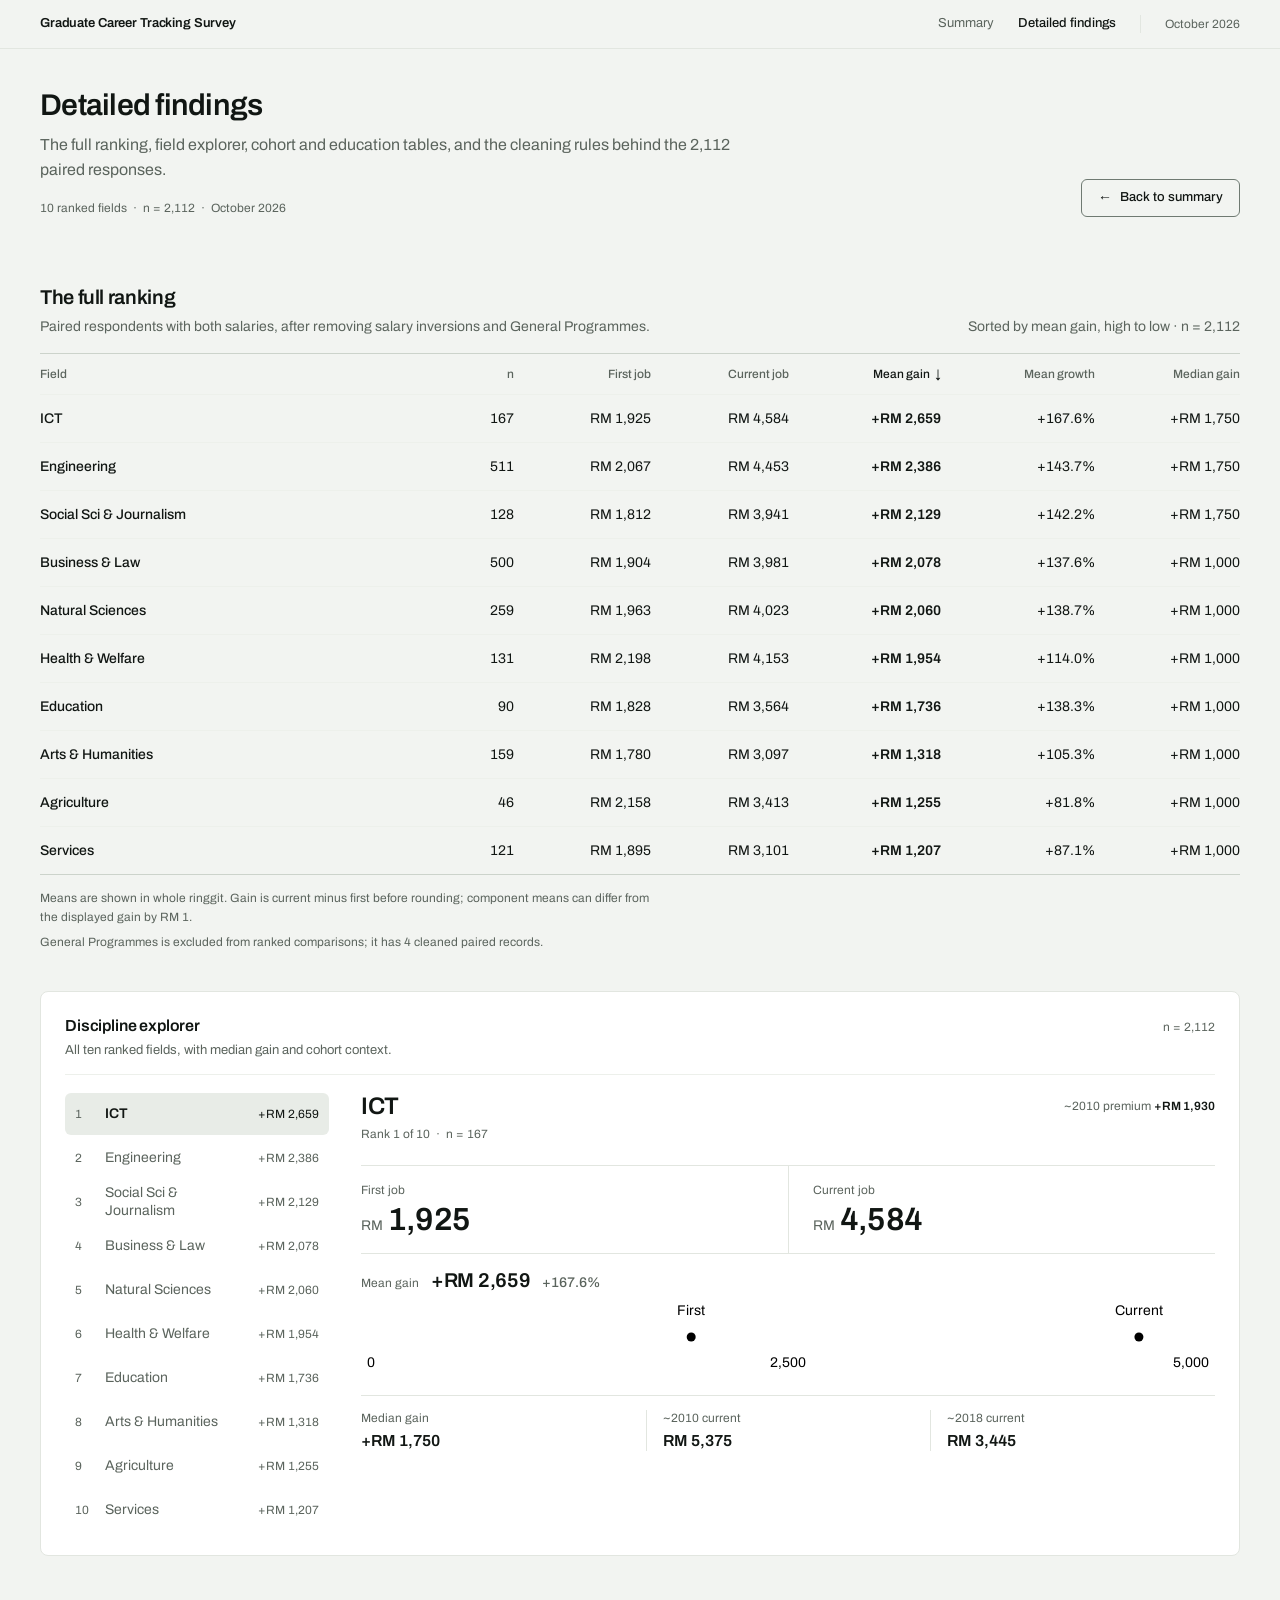
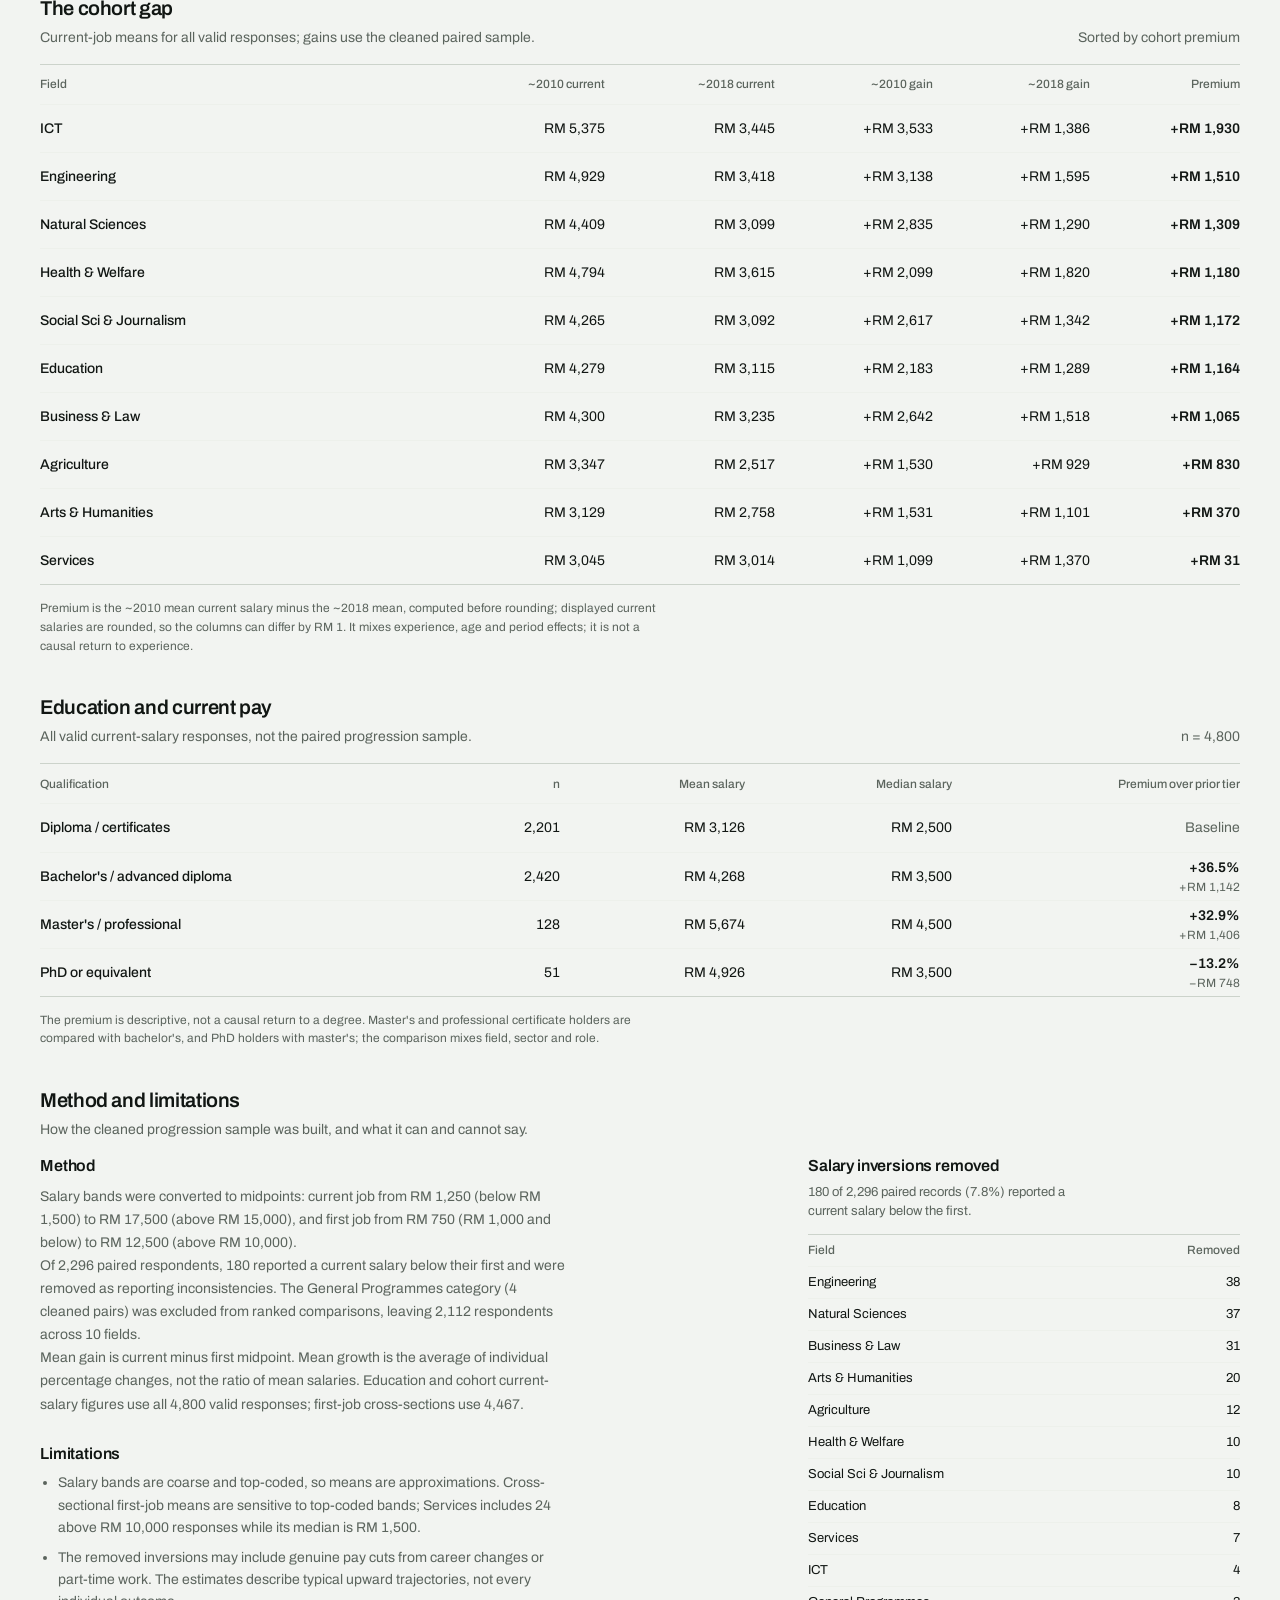
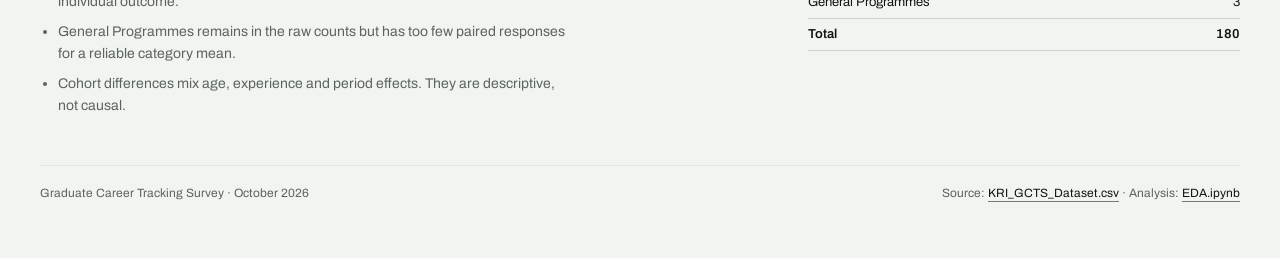
==== commit d737d808: "update the frontend to align with WCAG" ====
--- a/findings.html
+++ b/findings.html
@@ -9,11 +9,11 @@
   <link rel="stylesheet" href="styles.css">
 </head>
 <body>
-  <a class="skip-link" href="#main">Skip to content</a>
+  <a class="skip-link" href="#page-title">Skip to content</a>
 
   <header class="topbar">
     <div class="topbar-inner">
-      <a class="wordmark" href="index.html" aria-label="Graduate Career Tracking Survey — summary">
+      <a class="wordmark" href="index.html" aria-label="Graduate Career Tracking Survey (GCTS) — summary">
         <span class="wordmark-full">Graduate Career Tracking Survey</span>
         <span class="wordmark-short">GCTS</span>
       </a>
@@ -28,10 +28,10 @@
     </div>
   </header>
 
-  <main class="canvas" id="main" tabindex="-1">
+  <main class="canvas" id="main">
     <div class="page-head">
       <div>
-        <h1>Detailed findings</h1>
+        <h1 id="page-title" tabindex="-1">Detailed findings</h1>
         <p class="lead">The full ranking, field explorer, cohort and education tables, and the cleaning rules behind the 2,112 paired responses.</p>
         <p class="meta">10 ranked fields <span aria-hidden="true">·</span> n = 2,112 <span aria-hidden="true">·</span> October 2026</p>
       </div>
@@ -80,7 +80,7 @@
         </div>
         <div class="explorer-body">
           <div class="explorer-list" id="explorer-list" role="group" aria-label="Choose a field"></div>
-          <div class="explorer-detail" id="explorer-detail" aria-live="polite">
+          <div class="explorer-detail" id="explorer-detail">
             <div class="explorer-top">
               <div>
                 <h3>ICT</h3>
@@ -110,6 +110,7 @@
               <div><dt>~2018 current</dt><dd>RM 3,445</dd></div>
             </dl>
           </div>
+          <p class="visually-hidden" id="explorer-status" role="status"></p>
         </div>
       </div>
     </section>
@@ -193,7 +194,7 @@
           </ul>
         </div>
 
-        <aside class="audit" aria-labelledby="audit-title">
+        <div class="audit">
           <h3 id="audit-title">Salary inversions removed</h3>
           <p>180 of 2,296 paired records (7.8%) reported a current salary below the first.</p>
           <table class="audit-table">
@@ -206,7 +207,7 @@
               <tr class="total"><td>Total</td><td>180</td></tr>
             </tfoot>
           </table>
-        </aside>
+        </div>
       </div>
     </section>
 
@@ -303,7 +304,7 @@
 
       rankingBody.innerHTML = rows.map(function (field) {
         return "<tr>" +
-          "<td class=\"field-cell\">" + field.name + "</td>" +
+          "<th scope=\"row\" class=\"field-cell\">" + field.name + "</th>" +
           "<td class=\"num\">" + fmt.int(field.n) + "</td>" +
           "<td class=\"num\">" + fmt.money(field.first) + "</td>" +
           "<td class=\"num\">" + fmt.money(field.current) + "</td>" +
@@ -341,12 +342,32 @@
       });
     });
 
+    document.querySelectorAll(".table-wrap").forEach(function (wrap) {
+      wrap.addEventListener("focusin", function (event) {
+        var button = event.target.closest(".sort-btn");
+        if (!button) { return; }
+        window.requestAnimationFrame(function () {
+          var wrapRect = wrap.getBoundingClientRect();
+          var buttonRect = button.getBoundingClientRect();
+          var sticky = wrap.querySelector("thead th:first-child");
+          var leftEdge = sticky ? sticky.getBoundingClientRect().right : wrapRect.left;
+          var margin = 8;
+          if (buttonRect.left < leftEdge + margin) {
+            wrap.scrollLeft += buttonRect.left - leftEdge - margin;
+          } else if (buttonRect.right > wrapRect.right - margin) {
+            wrap.scrollLeft += buttonRect.right - wrapRect.right + margin;
+          }
+        });
+      });
+    });
+
     renderRanking();
 
     /* Explorer */
 
     var explorerList = document.querySelector("#explorer-list");
     var explorerDetail = document.querySelector("#explorer-detail");
+    var explorerStatus = document.querySelector("#explorer-status");
     var selectedIndex = 0;
 
     function drawMiniTrack(field) {
@@ -404,7 +425,7 @@
         "</dl>";
     }
 
-    function selectField(index) {
+    function selectField(index, announce) {
       selectedIndex = index;
       if (explorerDetail) {
         explorerDetail.innerHTML = explorerMarkup(G.fields[index]);
@@ -415,6 +436,10 @@
           button.setAttribute("aria-pressed", String(Number(button.getAttribute("data-index")) === index));
         });
       }
+      if (announce && explorerStatus) {
+        var field = G.fields[index];
+        explorerStatus.textContent = field.name + " selected. Rank " + field.rank + " of 10; mean gain " + fmt.signedMoney(field.gain) + ".";
+      }
     }
 
     if (explorerList) {
@@ -429,7 +454,7 @@
       explorerList.addEventListener("click", function (event) {
         var button = event.target.closest(".explorer-btn");
         if (!button) { return; }
-        selectField(Number(button.getAttribute("data-index")));
+        selectField(Number(button.getAttribute("data-index")), true);
       });
     }
 
@@ -442,7 +467,7 @@
       var cohortRows = G.fields.slice().sort(function (a, b) { return b.premium - a.premium; });
       cohortBody.innerHTML = cohortRows.map(function (field) {
         return "<tr>" +
-          "<td class=\"field-cell\">" + field.name + "</td>" +
+          "<th scope=\"row\" class=\"field-cell\">" + field.name + "</th>" +
           "<td class=\"num\">" + fmt.money(field.cohort2010) + "</td>" +
           "<td class=\"num\">" + fmt.money(field.cohort2018) + "</td>" +
           "<td class=\"num\">" + fmt.signedMoney(field.cohortGain2010) + "</td>" +
@@ -462,7 +487,7 @@
           : "<span class=\"strong\">" + fmt.pct(row.premiumPct) + "</span>" +
             "<span class=\"cell-sub\">" + fmt.signedMoney(row.premiumRm) + "</span>";
         return "<tr>" +
-          "<td class=\"field-cell\">" + row.name + "</td>" +
+          "<th scope=\"row\" class=\"field-cell\">" + row.name + "</th>" +
           "<td class=\"num\">" + fmt.int(row.n) + "</td>" +
           "<td class=\"num\">" + fmt.money(row.mean) + "</td>" +
           "<td class=\"num\">" + fmt.money(row.median) + "</td>" +
@@ -477,7 +502,7 @@
     if (auditBody) {
       auditBody.innerHTML = G.exclusions.map(function (row) {
         var name = row.field === "General" ? "General Programmes" : row.field;
-        return "<tr><td>" + name + "</td><td>" + fmt.int(row.n) + "</td></tr>";
+        return "<tr><th scope=\"row\">" + name + "</th><td>" + fmt.int(row.n) + "</td></tr>";
       }).join("");
     }
 
--- a/styles.css
+++ b/styles.css
@@ -17,13 +17,14 @@
   --border: #e2e6e0;
   --rule: #edf0eb;
   --control: #ccd3cb;
+  --control-strong: #6f7a72;
   --text: #111613;
   --muted: #5b645d;
   --faint: #626a63;
   --accent: #1f5b43;
   --accent-deep: #143d2d;
   --grid: #e6e9e4;
-  --chart-neutral: #7c877e;
+  --chart-neutral: #6f7a72;
 
   --radius-card: 8px;
   --radius-control: 6px;
@@ -95,10 +96,6 @@
 :focus-visible {
   outline: 2px solid var(--accent);
   outline-offset: 3px;
-}
-
-#main:focus {
-  outline: none;
 }
 
 #method {
@@ -125,7 +122,7 @@
   z-index: 100;
   padding: 8px 12px;
   background: var(--surface);
-  border: 1px solid var(--control);
+  border: 1px solid var(--control-strong);
   border-radius: var(--radius-control);
   color: var(--text);
   font-size: var(--fs-small);
@@ -164,7 +161,10 @@
 }
 
 .wordmark {
+  display: inline-flex;
+  align-items: center;
   min-width: 0;
+  min-height: 24px;
   color: var(--text);
   font-size: var(--fs-small);
   font-weight: 600;
@@ -186,6 +186,9 @@
 }
 
 .topnav a {
+  display: inline-flex;
+  align-items: center;
+  min-height: 24px;
   color: var(--muted);
   transition: color 140ms ease;
 }
@@ -232,6 +235,13 @@
   font-weight: 600;
   line-height: 1.08;
   letter-spacing: -0.025em;
+  scroll-margin-top: 64px;
+}
+
+.page-head h1:focus {
+  outline: 2px solid var(--accent);
+  outline-offset: 6px;
+  border-radius: 2px;
 }
 
 .lead {
@@ -285,7 +295,7 @@
 
 .button-outline {
   background: transparent;
-  border-color: var(--control);
+  border-color: var(--control-strong);
   color: var(--text);
 }
 
@@ -418,7 +428,7 @@
 }
 
 .chart .axis-line {
-  stroke: var(--control);
+  stroke: var(--chart-neutral);
   stroke-width: 1;
   shape-rendering: crispEdges;
 }
@@ -438,8 +448,10 @@
   fill: var(--accent);
 }
 
-.chart .bar--neutral {
-  fill: var(--chart-neutral);
+.chart .bar--ghost {
+  fill: var(--surface);
+  stroke: var(--chart-neutral);
+  stroke-width: 2;
 }
 
 .chart .dot--accent {
@@ -574,7 +586,8 @@
 }
 
 .swatch--neutral {
-  background: var(--chart-neutral);
+  background: var(--surface);
+  border: 1.5px solid var(--chart-neutral);
 }
 
 .swatch--dot {
@@ -649,7 +662,7 @@
   gap: 6px;
   margin-top: 22px;
   padding-bottom: 2px;
-  border-bottom: 1px solid var(--control);
+  border-bottom: 1px solid var(--control-strong);
   color: var(--text);
   font-size: var(--fs-small);
   font-weight: 500;
@@ -693,7 +706,7 @@
 .method a,
 .page-foot a {
   color: var(--text);
-  border-bottom: 1px solid var(--control);
+  border-bottom: 1px solid var(--control-strong);
   padding-bottom: 1px;
 }
 
@@ -713,7 +726,7 @@
   overflow-x: auto;
   overscroll-behavior-x: contain;
   scrollbar-width: thin;
-  scrollbar-color: var(--control) transparent;
+  scrollbar-color: var(--control-strong) transparent;
 }
 
 .ledger-table {
@@ -752,6 +765,7 @@
   padding-right: 0;
 }
 
+.ledger-table tbody tr:last-child th,
 .ledger-table tbody tr:last-child td {
   border-bottom: 0;
 }
@@ -778,6 +792,14 @@
 
 .ledger-table .muted {
   color: var(--muted);
+}
+
+.ledger-table tbody th {
+  height: 48px;
+  color: var(--text);
+  font-size: var(--fs-body);
+  font-weight: 500;
+  white-space: normal;
 }
 
 .cell-sub {
@@ -812,6 +834,11 @@
 
 .sort-btn:hover {
   color: var(--text);
+}
+
+.sort-btn:focus-visible {
+  outline-offset: -3px;
+  border-radius: 2px;
 }
 
 th[aria-sort] .sort-btn {
@@ -894,11 +921,10 @@
 }
 
 .ex-name {
-  overflow: hidden;
+  overflow-wrap: break-word;
   font-size: var(--fs-body);
   font-weight: 400;
-  text-overflow: ellipsis;
-  white-space: nowrap;
+  line-height: 1.3;
 }
 
 .explorer-btn[aria-pressed="true"] .ex-name {
@@ -1149,6 +1175,7 @@
   text-align: right;
 }
 
+.audit-table tbody tr:last-child th,
 .audit-table tbody tr:last-child td {
   border-bottom: 0;
 }
@@ -1162,6 +1189,12 @@
 
 .audit-table td:first-child {
   color: var(--text);
+}
+
+.audit-table tbody th {
+  color: var(--text);
+  font-size: var(--fs-small);
+  font-weight: 400;
 }
 
 /* Footer */
@@ -1256,6 +1289,10 @@
 @media (max-width: 943px) {
   .table-hint {
     display: block;
+  }
+
+  .table-wrap {
+    scroll-padding-left: 140px;
   }
 
   .ledger-table th:first-child,
@@ -1449,13 +1486,6 @@
     padding-top: 0;
     border-top: 0;
   }
-
-  .ex-name {
-    overflow: visible;
-    line-height: 1.3;
-    text-overflow: clip;
-    white-space: normal;
-  }
 }
 
 @media (prefers-reduced-motion: reduce) {
